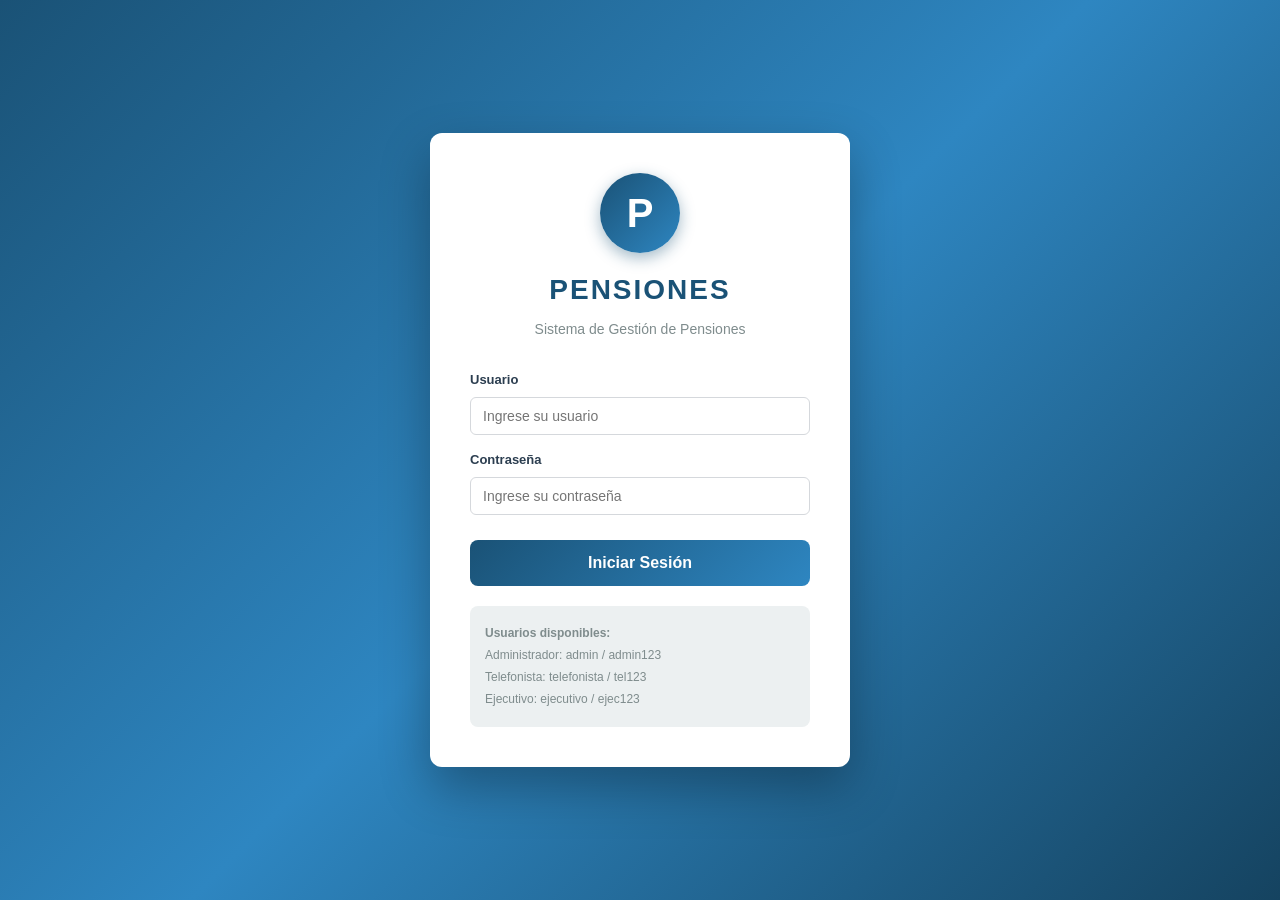
==== admin.html @ 74b13412 "Versión inicial PENSIONES" ====
<!DOCTYPE html>
<html lang="es">
<head>
    <meta charset="UTF-8">
    <meta name="viewport" content="width=device-width, initial-scale=1.0">
    <title>PENSIONES - Panel Administrador</title>
    <link rel="stylesheet" href="styles.css">
</head>
<body class="dashboard-body">
    <nav class="navbar">
        <div class="nav-brand">
            <span class="logo-small">P</span>
            <span>PENSIONES</span>
        </div>
        <div class="nav-info">
            <span class="role-badge admin-badge">ADMINISTRADOR</span>
            <span class="user-name" id="userName"></span>
            <button class="btn-logout" onclick="cerrarSesion()">Cerrar Sesión</button>
        </div>
    </nav>
    
    <div class="container">
        <div class="sidebar">
            <ul class="nav-menu">
                <li class="active" onclick="showSection('dashboard')">
                    <span class="menu-icon">📊</span>
                    Dashboard
                </li>
                <li onclick="showSection('nuevaCita')">
                    <span class="menu-icon">📅</span>
                    Nueva Cita
                </li>
                <li onclick="showSection('calendario')">
                    <span class="menu-icon">📆</span>
                    Calendario
                </li>
                <li onclick="showSection('listaCitas')">
                    <span class="menu-icon">📋</span>
                    Lista de Citas
                </li>
                <li onclick="showSection('gestionarEjecutivos')">
                    <span class="menu-icon">👥</span>
                    Gestionar Ejecutivos
                </li>
            </ul>
        </div>
        
        <main class="main-content">
            <!-- Dashboard -->
            <section id="dashboard" class="section active">
                <h2>Panel de Administración</h2>
                <div class="stats-grid">
                    <div class="stat-card">
                        <h3>Total Citas</h3>
                        <p class="stat-number" id="totalCitas">0</p>
                    </div>
                    <div class="stat-card">
                        <h3>Citas Pendientes</h3>
                        <p class="stat-number" id="citasPendientes">0</p>
                    </div>
                    <div class="stat-card">
                        <h3>Citas Completadas</h3>
                        <p class="stat-number" id="citasCompletadas">0</p>
                    </div>
                    <div class="stat-card">
                        <h3>Ejecutivos Activos</h3>
                        <p class="stat-number" id="ejecutivosActivos">14</p>
                    </div>
                </div>
                
                <div class="recent-activity">
                    <h3>Actividad Reciente</h3>
                    <div id="actividadReciente" class="activity-list">
                        <p class="no-activity">No hay actividad reciente</p>
                    </div>
                </div>
            </section>
            
            <!-- Nueva Cita -->
            <section id="nuevaCita" class="section">
                <h2>Agendar Nueva Cita</h2>
                <form id="citaForm" class="cita-form">
                    <div class="form-row">
                        <div class="form-group">
                            <label for="nombre">Nombre *</label>
                            <input type="text" id="nombre" name="nombre" required>
                        </div>
                        <div class="form-group">
                            <label for="run">RUN *</label>
                            <input type="text" id="run" name="run" placeholder="12.345.678-9" required>
                        </div>
                    </div>
                    
                    <div class="form-row">
                        <div class="form-group">
                            <label for="fono">Fono *</label>
                            <input type="tel" id="fono" name="fono" required>
                        </div>
                        <div class="form-group">
                            <label for="correo">Correo</label>
                            <input type="email" id="correo" name="correo">
                        </div>
                    </div>
                    
                    <div class="form-group">
                        <label for="direccion">Dirección *</label>
                        <input type="text" id="direccion" name="direccion" required>
                    </div>
                    
                    <div class="form-row">
                        <div class="form-group">
                            <label for="afp">AFP *</label>
                            <input type="text" id="afp" name="afp" required>
                        </div>
                        <div class="form-group">
                            <label for="tipoPension">Tipo de Pensión *</label>
                            <select id="tipoPension" name="tipoPension" required>
                                <option value="">Seleccione...</option>
                                <option value="Vejez">Vejez</option>
                                <option value="Invalidez">Invalidez</option>
                                <option value="Supervivencia">Supervivencia</option>
                            </select>
                        </div>
                    </div>
                    
                    <div class="form-row">
                        <div class="form-group">
                            <label for="fMaxApelacion">F. Max. Apelación</label>
                            <input type="date" id="fMaxApelacion" name="fMaxApelacion">
                        </div>
                        <div class="form-group">
                            <label for="fSolPension">F. Sol. Pensión *</label>
                            <input type="date" id="fSolPension" name="fSolPension" required>
                        </div>
                    </div>
                    
                    <div class="form-row">
                        <div class="form-group">
                            <label for="calificacion">Calificación</label>
                            <input type="text" id="calificacion" name="calificacion">
                        </div>
                        <div class="form-group">
                            <label for="enfermedad">Enfermedad</label>
                            <input type="text" id="enfermedad" name="enfermedad">
                        </div>
                    </div>
                    
                    <div class="form-group">
                        <label for="dictamen">Dictamen Nro.</label>
                        <input type="text" id="dictamen" name="dictamen">
                    </div>
                    
                    <div class="form-group">
                        <label for="nota">Nota</label>
                        <textarea id="nota" name="nota" rows="4" placeholder="Ingrese observaciones adicionales..."></textarea>
                    </div>
                    
                    <div class="form-group">
                        <label for="ejecutivo">Ejecutivo(a) Asignado *</label>
                        <select id="ejecutivo" name="ejecutivo" required>
                            <option value="">Seleccione ejecutivo...</option>
                            <option value="MARÍA PAZ INOSTROZA">MARÍA PAZ INOSTROZA</option>
                            <option value="PAULINA INOSTROZA">PAULINA INOSTROZA</option>
                            <option value="CARLOS VALLADARES">CARLOS VALLADARES</option>
                            <option value="EVELYN VALLADARES">EVELYN VALLADARES</option>
                            <option value="MAYROBERT BUSTILLO">MAYROBERT BUSTILLO</option>
                            <option value="DANIELA PÉREZ">DANIELA PÉREZ</option>
                            <option value="ANDRES ORREGO">ANDRES ORREGO</option>
                            <option value="WENDOLIN GONZÁLEZ">WENDOLIN GONZÁLEZ</option>
                            <option value="RENATA LAGOS">RENATA LAGOS</option>
                            <option value="PAOLA RAMÍREZ">PAOLA RAMÍREZ</option>
                            <option value="JOAN SALFATE">JOAN SALFATE</option>
                            <option value="GHISLAINE CÁCERES">GHISLAINE CÁCERES</option>
                            <option value="EMILY DÍAZ">EMILY DÍAZ</option>
                            <option value="ARIANY RIOS">ARIANY RIOS</option>
                        </select>
                    </div>
                    
                    <div class="form-group">
                        <label for="fechaCita">Fecha de Cita *</label>
                        <input type="datetime-local" id="fechaCita" name="fechaCita" required>
                    </div>
                    
                    <div class="form-actions">
                        <button type="submit" class="btn-primary">Guardar Cita</button>
                        <button type="reset" class="btn-secondary">Limpiar</button>
                    </div>
                </form>
            </section>
            
            <!-- Calendario -->
            <section id="calendario" class="section">
                <h2>Calendario de Citas</h2>
                <div class="calendar-container">
                    <div class="calendar-header">
                        <button onclick="previousMonth()">← Anterior</button>
                        <h3 id="currentMonth"></h3>
                        <button onclick="nextMonth()">Siguiente →</button>
                    </div>
                    <div class="calendar-grid">
                        <div class="calendar-day-header">Dom</div>
                        <div class="calendar-day-header">Lun</div>
                        <div class="calendar-day-header">Mar</div>
                        <div class="calendar-day-header">Mié</div>
                        <div class="calendar-day-header">Jue</div>
                        <div class="calendar-day-header">Vie</div>
                        <div class="calendar-day-header">Sáb</div>
                    </div>
                    <div class="calendar-days" id="calendarDays"></div>
                </div>
                
                <div class="day-appointments" id="dayAppointments">
                    <h3>Selecciona una fecha para ver las citas</h3>
                </div>
            </section>
            
            <!-- Lista de Citas -->
            <section id="listaCitas" class="section">
                <h2>Lista de Todas las Citas</h2>
                <div class="filters">
                    <input type="text" id="searchInput" placeholder="Buscar por nombre o RUN..." onkeyup="filterAppointments()">
                    <select id="filterEjecutivo" onchange="filterAppointments()">
                        <option value="">Todos los Ejecutivos</option>
                        <option value="MARÍA PAZ INOSTROZA">MARÍA PAZ INOSTROZA</option>
                        <option value="PAULINA INOSTROZA">PAULINA INOSTROZA</option>
                        <option value="CARLOS VALLADARES">CARLOS VALLADARES</option>
                        <option value="EVELYN VALLADARES">EVELYN VALLADARES</option>
                        <option value="MAYROBERT BUSTILLO">MAYROBERT BUSTILLO</option>
                        <option value="DANIELA PÉREZ">DANIELA PÉREZ</option>
                        <option value="ANDRES ORREGO">ANDRES ORREGO</option>
                        <option value="WENDOLIN GONZÁLEZ">WENDOLIN GONZÁLEZ</option>
                        <option value="RENATA LAGOS">RENATA LAGOS</option>
                        <option value="PAOLA RAMÍREZ">PAOLA RAMÍREZ</option>
                        <option value="JOAN SALFATE">JOAN SALFATE</option>
                        <option value="GHISLAINE CÁCERES">GHISLAINE CÁCERES</option>
                        <option value="EMILY DÍAZ">EMILY DÍAZ</option>
                        <option value="ARIANY RIOS">ARIANY RIOS</option>
                    </select>
                    <select id="filterEstado" onchange="filterAppointments()">
                        <option value="">Todos los Estados</option>
                        <option value="pendiente">Pendiente</option>
                        <option value="reunion">Reunión Realizada</option>
                        <option value="cerrado">Cerrado</option>
                    </select>
                </div>
                
                <div class="table-container">
                    <table class="data-table">
                        <thead>
                            <tr>
                                <th>Nombre</th>
                                <th>RUN</th>
                                <th>Fono</th>
                                <th>Ejecutivo</th>
                                <th>Fecha Cita</th>
                                <th>Estado</th>
                                <th>Acciones</th>
                            </tr>
                        </thead>
                        <tbody id="citasTableBody">
                        </tbody>
                    </table>
                </div>
            </section>
            
            <!-- Gestionar Ejecutivos -->
            <section id="gestionarEjecutivos" class="section">
                <h2>Gestionar Ejecutivos</h2>
                <div class="executives-list" id="executivesList">
                </div>
            </section>
        </main>
    </div>
    
    <!-- Modal para ver detalles -->
    <div id="detailModal" class="modal">
        <div class="modal-content">
            <span class="close" onclick="closeModal()">&times;</span>
            <h2>Detalles de la Cita</h2>
            <div id="modalBody" class="modal-body">
            </div>
            <div class="modal-actions">
                <button class="btn-primary" onclick="editCita()">Editar</button>
                <button class="btn-danger" onclick="deleteCita()">Eliminar</button>
                <button class="btn-secondary" onclick="closeModal()">Cerrar</button>
            </div>
        </div>
    </div>
    
    <script src="app.js"></script>
    <script>
        document.addEventListener('DOMContentLoaded', function() {
            checkAuth('admin');
            loadDashboard();
            loadCalendar();
            loadCitasTable();
            loadExecutivesList();
        });
    </script>
</body>
</html>
---- styles.css ----
/* ==================== RESET Y BASE ==================== */
* {
    margin: 0;
    padding: 0;
    box-sizing: border-box;
}

:root {
    --primary: #1a5276;
    --primary-dark: #154360;
    --primary-light: #2e86c1;
    --accent: #f39c12;
    --accent-dark: #e67e22;
    --success: #27ae60;
    --success-dark: #1e8449;
    --warning: #f39c12;
    --danger: #e74c3c;
    --gray-light: #ecf0f1;
    --gray: #7f8c8d;
    --dark: #2c3e50;
    --white: #ffffff;
    --shadow: 0 2px 10px rgba(0, 0, 0, 0.1);
}

body {
    font-family: 'Segoe UI', Tahoma, Geneva, Verdana, sans-serif;
    background-color: var(--gray-light);
    color: var(--dark);
    line-height: 1.6;
}

/* ==================== LOGIN ==================== */
.login-body {
    background: linear-gradient(135deg, #1a5276 0%, #2e86c1 50%, #154360 100%);
    min-height: 100vh;
    display: flex;
    justify-content: center;
    align-items: center;
    padding: 20px;
}

.login-container {
    background: var(--white);
    border-radius: 12px;
    padding: 40px;
    width: 100%;
    max-width: 420px;
    box-shadow: 0 20px 50px rgba(0, 0, 0, 0.3);
    animation: slideIn 0.5s ease-out;
}

@keyframes slideIn {
    from {
        opacity: 0;
        transform: translateY(-30px);
    }
    to {
        opacity: 1;
        transform: translateY(0);
    }
}

.login-header {
    text-align: center;
    margin-bottom: 30px;
}

.logo {
    width: 80px;
    height: 80px;
    background: linear-gradient(135deg, var(--primary), var(--primary-light));
    color: white;
    font-size: 40px;
    font-weight: bold;
    border-radius: 50%;
    display: flex;
    align-items: center;
    justify-content: center;
    margin: 0 auto 15px;
    box-shadow: 0 5px 15px rgba(26, 82, 118, 0.4);
}

.login-header h1 {
    color: var(--primary);
    font-size: 28px;
    letter-spacing: 2px;
}

.login-header p {
    color: var(--gray);
    font-size: 14px;
    margin-top: 5px;
}

.btn-login {
    width: 100%;
    padding: 14px;
    background: linear-gradient(135deg, var(--primary), var(--primary-light));
    color: white;
    border: none;
    border-radius: 8px;
    font-size: 16px;
    font-weight: 600;
    cursor: pointer;
    transition: all 0.3s;
    margin-top: 10px;
}

.btn-login:hover {
    background: linear-gradient(135deg, var(--primary-dark), var(--primary));
    transform: translateY(-2px);
    box-shadow: 0 5px 15px rgba(26, 82, 118, 0.4);
}

.login-info {
    background: var(--gray-light);
    border-radius: 8px;
    padding: 15px;
    margin-top: 20px;
    font-size: 12px;
    color: var(--gray);
}

.login-info p {
    margin: 3px 0;
}

.error-message {
    background: #fdecea;
    color: var(--danger);
    padding: 10px;
    border-radius: 8px;
    margin-top: 15px;
    text-align: center;
    display: none;
    font-size: 14px;
}

/* ==================== NAVBAR ==================== */
.dashboard-body {
    background-color: #f5f6fa;
}

.navbar {
    background: linear-gradient(135deg, var(--primary-dark), var(--primary));
    color: white;
    padding: 0 25px;
    height: 60px;
    display: flex;
    justify-content: space-between;
    align-items: center;
    position: fixed;
    top: 0;
    left: 0;
    right: 0;
    z-index: 100;
    box-shadow: 0 2px 10px rgba(0, 0, 0, 0.2);
}

.nav-brand {
    display: flex;
    align-items: center;
    gap: 10px;
    font-weight: bold;
    font-size: 18px;
    letter-spacing: 1px;
}

.logo-small {
    width: 35px;
    height: 35px;
    background: var(--accent);
    color: white;
    font-weight: bold;
    border-radius: 8px;
    display: flex;
    align-items: center;
    justify-content: center;
    font-size: 18px;
}

.nav-info {
    display: flex;
    align-items: center;
    gap: 15px;
}

.role-badge {
    padding: 5px 12px;
    border-radius: 20px;
    font-size: 11px;
    font-weight: bold;
    letter-spacing: 1px;
    color: white;
}

.admin-badge {
    background: var(--danger);
}

.telefonista-badge {
    background: var(--accent-dark);
}

.ejecutivo-badge {
    background: var(--success);
}

.user-name {
    font-size: 14px;
    opacity: 0.9;
}

.btn-logout {
    background: rgba(255, 255, 255, 0.15);
    color: white;
    border: 1px solid rgba(255, 255, 255, 0.3);
    padding: 8px 15px;
    border-radius: 6px;
    cursor: pointer;
    font-size: 13px;
    transition: all 0.3s;
}

.btn-logout:hover {
    background: var(--danger);
    border-color: var(--danger);
}

/* ==================== LAYOUT ==================== */
.container {
    display: flex;
    margin-top: 60px;
    min-height: calc(100vh - 60px);
}

.sidebar {
    width: 230px;
    background: var(--white);
    box-shadow: 2px 0 10px rgba(0, 0, 0, 0.05);
    padding-top: 20px;
    flex-shrink: 0;
}

.nav-menu {
    list-style: none;
}

.nav-menu li {
    padding: 14px 20px;
    cursor: pointer;
    display: flex;
    align-items: center;
    gap: 12px;
    color: var(--dark);
    transition: all 0.3s;
    border-left: 4px solid transparent;
    font-size: 14px;
}

.nav-menu li:hover {
    background: var(--gray-light);
}

.nav-menu li.active {
    background: linear-gradient(90deg, rgba(26, 82, 118, 0.1), transparent);
    border-left-color: var(--primary);
    color: var(--primary);
    font-weight: 600;
}

.menu-icon {
    font-size: 18px;
}

.main-content {
    flex: 1;
    padding: 25px 30px;
    overflow-x: hidden;
}

.section {
    display: none;
    animation: fadeIn 0.3s ease;
}

.section.active {
    display: block;
}

@keyframes fadeIn {
    from {
        opacity: 0;
        transform: translateY(10px);
    }
    to {
        opacity: 1;
        transform: translateY(0);
    }
}

.section h2 {
    color: var(--primary);
    font-size: 24px;
    margin-bottom: 20px;
    border-bottom: 2px solid var(--gray-light);
    padding-bottom: 10px;
}

/* ==================== STATS (DASHBOARD) ==================== */
.stats-grid {
    display: grid;
    grid-template-columns: repeat(auto-fit, minmax(200px, 1fr));
    gap: 20px;
    margin-bottom: 25px;
}

.stat-card {
    background: var(--white);
    border-radius: 10px;
    padding: 20px;
    box-shadow: var(--shadow);
    border-top: 4px solid var(--primary);
    transition: transform 0.3s;
}

.stat-card:hover {
    transform: translateY(-5px);
}

.stat-card h3 {
    color: var(--gray);
    font-size: 13px;
    font-weight: 600;
    text-transform: uppercase;
    letter-spacing: 1px;
    margin-bottom: 10px;
}

.stat-number {
    font-size: 36px;
    font-weight: bold;
    color: var(--primary);
}

.recent-activity {
    background: var(--white);
    border-radius: 10px;
    padding: 20px;
    box-shadow: var(--shadow);
}

.recent-activity h3 {
    color: var(--primary);
    margin-bottom: 15px;
    font-size: 16px;
}

.activity-list ul {
    list-style: none;
}

.activity-list li {
    padding: 10px 0;
    border-bottom: 1px solid var(--gray-light);
    display: flex;
    align-items: center;
    gap: 15px;
    font-size: 14px;
}

.activity-list li:last-child {
    border-bottom: none;
}

.activity-date {
    color: var(--gray);
    font-size: 12px;
    min-width: 80px;
}

.activity-text {
    flex: 1;
}

.no-activity {
    color: var(--gray);
    text-align: center;
    padding: 20px;
}

/* ==================== FORMULARIOS ==================== */
.cita-form {
    background: var(--white);
    border-radius: 10px;
    padding: 25px;
    box-shadow: var(--shadow);
    max-width: 900px;
}

.form-row {
    display: grid;
    grid-template-columns: 1fr 1fr;
    gap: 15px;
}

.form-group {
    margin-bottom: 15px;
}

.form-group label {
    display: block;
    font-size: 13px;
    font-weight: 600;
    color: var(--dark);
    margin-bottom: 6px;
}

.form-group input,
.form-group select,
.form-group textarea {
    width: 100%;
    padding: 10px 12px;
    border: 1px solid #d5d8dc;
    border-radius: 6px;
    font-size: 14px;
    font-family: inherit;
    transition: border-color 0.3s, box-shadow 0.3s;
    background: white;
}

.form-group input:focus,
.form-group select:focus,
.form-group textarea:focus {
    outline: none;
    border-color: var(--primary-light);
    box-shadow: 0 0 0 3px rgba(46, 134, 193, 0.15);
}

.form-group textarea {
    resize: vertical;
    min-height: 100px;
}

.form-actions {
    display: flex;
    gap: 10px;
    margin-top: 20px;
}

/* ==================== BOTONES ==================== */
.btn-primary {
    background: linear-gradient(135deg, var(--primary), var(--primary-light));
    color: white;
    border: none;
    padding: 12px 25px;
    border-radius: 6px;
    font-size: 14px;
    font-weight: 600;
    cursor: pointer;
    transition: all 0.3s;
}

.btn-primary:hover {
    background: linear-gradient(135deg, var(--primary-dark), var(--primary));
    transform: translateY(-2px);
    box-shadow: 0 4px 12px rgba(26, 82, 118, 0.3);
}

.btn-secondary {
    background: var(--gray-light);
    color: var(--dark);
    border: 1px solid #d5d8dc;
    padding: 12px 25px;
    border-radius: 6px;
    font-size: 14px;
    cursor: pointer;
    transition: all 0.3s;
}

.btn-secondary:hover {
    background: #dfe3e6;
}

.btn-danger {
    background: var(--danger);
    color: white;
    border: none;
    padding: 12px 25px;
    border-radius: 6px;
    font-size: 14px;
    font-weight: 600;
    cursor: pointer;
    transition: all 0.3s;
}

.btn-danger:hover {
    background: #c0392b;
}

.btn-action {
    background: var(--gray-light);
    border: 1px solid #d5d8dc;
    border-radius: 4px;
    padding: 5px 10px;
    cursor: pointer;
    font-size: 13px;
    transition: all 0.3s;
}

.btn-action:hover {
    background: var(--primary);
    color: white;
}

/* ==================== TABLAS ==================== */
.table-container {
    background: var(--white);
    border-radius: 10px;
    box-shadow: var(--shadow);
    overflow-x: auto;
}

.data-table {
    width: 100%;
    border-collapse: collapse;
    font-size: 13px;
}

.data-table thead {
    background: var(--primary);
    color: white;
}

.data-table th {
    padding: 12px 15px;
    text-align: left;
    font-weight: 600;
    white-space: nowrap;
}

.data-table td {
    padding: 10px 15px;
    border-bottom: 1px solid var(--gray-light);
    vertical-align: middle;
}

.data-table tbody tr {
    transition: background 0.2s;
}

.data-table tbody tr:hover {
    background: #f0f8fb;
}

.empty-table {
    text-align: center;
    color: var(--gray);
    padding: 30px !important;
}

/* ==================== FILTROS ==================== */
.filters {
    display: flex;
    gap: 15px;
    margin-bottom: 20px;
    flex-wrap: wrap;
}

.filters input,
.filters select {
    padding: 10px 12px;
    border: 1px solid #d5d8dc;
    border-radius: 6px;
    font-size: 13px;
    background: white;
}

.filters input {
    flex: 1;
    min-width: 250px;
    max-width: 400px;
}

.filters input:focus,
.filters select:focus {
    outline: none;
    border-color: var(--primary-light);
}

/* ==================== STATUS BADGES ==================== */
.status-badge {
    padding: 4px 10px;
    border-radius: 15px;
    font-size: 10px;
    font-weight: bold;
    letter-spacing: 1px;
    white-space: nowrap;
}

.status-badge.pendiente {
    background: #fef9e7;
    color: var(--warning);
    border: 1px solid var(--warning);
}

.status-badge.reunion {
    background: #eafaf1;
    color: var(--success);
    border: 1px solid var(--success);
}

.status-badge.cerrado {
    background: #e8f8f5;
    color: #148f77;
    border: 1px solid #148f77;
}

/* ==================== CALENDARIO ==================== */
.calendar-container {
    background: var(--white);
    border-radius: 10px;
    box-shadow: var(--shadow);
    padding: 20px;
    max-width: 900px;
}

.calendar-header {
    display: flex;
    justify-content: space-between;
    align-items: center;
    margin-bottom: 15px;
}

.calendar-header h3 {
    color: var(--primary);
    font-size: 20px;
    text-transform: capitalize;
}

.calendar-header button {
    background: var(--gray-light);
    border: 1px solid #d5d8dc;
    padding: 8px 15px;
    border-radius: 6px;
    cursor: pointer;
    font-size: 13px;
    transition: all 0.3s;
}

.calendar-header button:hover {
    background: var(--primary);
    color: white;
}

.calendar-grid {
    display: grid;
    grid-template-columns: repeat(7, 1fr);
    gap: 5px;
    margin-bottom: 5px;
}

.calendar-day-header {
    text-align: center;
    font-size: 12px;
    font-weight: 600;
    color: var(--gray);
    padding: 8px 0;
    text-transform: uppercase;
}

.calendar-days {
    display: grid;
    grid-template-columns: repeat(7, 1fr);
    gap: 5px;
}

.calendar-day {
    aspect-ratio: 1;
    background: var(--gray-light);
    border-radius: 6px;
    display: flex;
    flex-direction: column;
    align-items: center;
    justify-content: center;
    cursor: pointer;
    transition: all 0.3s;
    position: relative;
    font-size: 14px;
}

.calendar-day:hover {
    background: var(--primary-light);
    color: white;
    transform: scale(1.05);
}

.calendar-day.empty {
    background: transparent;
    cursor: default;
}

.calendar-day.empty:hover {
    background: transparent;
    transform: none;
}

.calendar-day.today {
    border: 2px solid var(--primary);
    font-weight: bold;
}

.calendar-day.has-citas {
    background: #eaf2f8;
    font-weight: 600;
}

.calendar-day.has-citas:hover {
    background: var(--primary);
}

.day-badge {
    background: var(--accent);
    color: white;
    border-radius: 50%;
    font-size: 10px;
    min-width: 18px;
    height: 18px;
    display: flex;
    align-items: center;
    justify-content: center;
    position: absolute;
    top: 2px;
    right: 2px;
    font-weight: bold;
}

.day-appointments {
    background: var(--white);
    border-radius: 10px;
    box-shadow: var(--shadow);
    padding: 20px;
    margin-top: 20px;
    max-width: 900px;
}

.day-appointments h3 {
    color: var(--primary);
    margin-bottom: 15px;
    font-size: 16px;
}

.day-citas-list {
    list-style: none;
}

.day-cita-item {
    display: flex;
    align-items: center;
    gap: 15px;
    padding: 12px 0;
    border-bottom: 1px solid var(--gray-light);
    font-size: 14px;
}

.day-cita-item:last-child {
    border-bottom: none;
}

.cita-hora {
    background: var(--primary);
    color: white;
    padding: 3px 8px;
    border-radius: 4px;
    font-weight: bold;
    font-size: 12px;
    min-width: 50px;
    text-align: center;
}

.cita-nombre {
    font-weight: 600;
    flex: 1;
}

.cita-ejecutivo {
    color: var(--gray);
    font-size: 12px;
}

/* ==================== MODAL ==================== */
.modal {
    display: none;
    position: fixed;
    z-index: 1000;
    left: 0;
    top: 0;
    width: 100%;
    height: 100%;
    background-color: rgba(0, 0, 0, 0.5);
    overflow-y: auto;
    animation: fadeIn 0.2s ease;
}

.modal-content {
    background: var(--white);
    margin: 5% auto;
    padding: 25px;
    border-radius: 12px;
    width: 90%;
    max-width: 700px;
    box-shadow: 0 20px 50px rgba(0, 0, 0, 0.3);
    animation: slideIn 0.3s ease;
    position: relative;
}

.modal-content h2 {
    color: var(--primary);
    margin-bottom: 15px;
    border-bottom: 2px solid var(--gray-light);
    padding-bottom: 10px;
}

.close {
    position: absolute;
    right: 20px;
    top: 15px;
    font-size: 28px;
    cursor: pointer;
    color: var(--gray);
    transition: color 0.3s;
}

.close:hover {
    color: var(--danger);
}

.modal-body {
    margin-bottom: 20px;
}

.detail-grid {
    display: grid;
    grid-template-columns: 1fr 1fr;
    gap: 10px;
    margin-bottom: 15px;
}

.detail-item {
    font-size: 13px;
    padding: 8px;
    background: var(--gray-light);
    border-radius: 6px;
}

.detail-item strong {
    color: var(--primary);
}

.detail-note {
    background: #fef9e7;
    border-left: 4px solid var(--accent);
    padding: 12px;
    border-radius: 4px;
    margin-bottom: 15px;
    font-size: 14px;
}

.detail-executive {
    background: #eafaf1;
    border-left: 4px solid var(--success);
    padding: 12px;
    border-radius: 4px;
    font-size: 14px;
    line-height: 2;
}

.modal-actions {
    display: flex;
    gap: 10px;
    justify-content: flex-end;
    border-top: 1px solid var(--gray-light);
    padding-top: 15px;
    margin-top: 15px;
}

/* ==================== ACCIONES EJECUTIVO ==================== */
.executive-actions {
    background: #f8f9fa;
    border-radius: 8px;
    padding: 20px;
    border: 1px solid #e5e7eb;
}

.executive-actions h3 {
    color: var(--primary);
    font-size: 16px;
    margin-bottom: 15px;
}

.check-option {
    display: flex;
    align-items: center;
    gap: 10px;
    padding: 10px 0;
    font-size: 14px;
}

.check-option input[type="checkbox"] {
    width: 18px;
    height: 18px;
    accent-color: var(--primary);
    cursor: pointer;
}

.check-option label {
    flex: 1;
    cursor: pointer;
    font-weight: 500;
}

/* ==================== MIS CITAS STATS ==================== */
.stats-row {
    display: flex;
    gap: 20px;
    margin-bottom: 20px;
    flex-wrap: wrap;
}

.mini-stat {
    background: var(--white);
    border-radius: 10px;
    padding: 15px 25px;
    box-shadow: var(--shadow);
    display: flex;
    flex-direction: column;
    align-items: center;
    min-width: 150px;
    border-top: 4px solid var(--primary);
}

.mini-stat-number {
    font-size: 32px;
    font-weight: bold;
    color: var(--primary);
}

.mini-stat span:last-child {
    font-size: 12px;
    color: var(--gray);
    text-transform: uppercase;
    letter-spacing: 0.5px;
}

/* ==================== TABLA EJECUTIVOS (ADMIN) ==================== */
.executives-list {
    background: var(--white);
    border-radius: 10px;
    box-shadow: var(--shadow);
    padding: 20px;
    overflow-x: auto;
}

/* ==================== SELECTOR EJECUTIVO ==================== */
.executive-selector {
    background: var(--white);
    border-radius: 10px;
    box-shadow: var(--shadow);
    padding: 15px 20px;
    margin-bottom: 20px;
    display: flex;
    align-items: center;
    gap: 12px;
    flex-wrap: wrap;
}

.executive-selector label {
    font-size: 14px;
    font-weight: 600;
    color: var(--dark);
}

.executive-selector select {
    padding: 10px 12px;
    border: 1px solid #d5d8dc;
    border-radius: 6px;
    font-size: 14px;
    background: white;
    flex: 1;
    max-width: 400px;
    cursor: pointer;
}

.executive-selector select:focus {
    outline: none;
    border-color: var(--primary-light);
    box-shadow: 0 0 0 3px rgba(46, 134, 193, 0.15);
}

/* ==================== RESPONSIVE ==================== */
@media (max-width: 768px) {
    .container {
        flex-direction: column;
    }
    
    .sidebar {
        width: 100%;
        padding-top: 0;
    }
    
    .nav-menu {
        display: flex;
        overflow-x: auto;
    }
    
    .nav-menu li {
        white-space: nowrap;
        padding: 12px 15px;
        border-left: none;
        border-bottom: 4px solid transparent;
    }
    
    .nav-menu li.active {
        border-left: none;
        border-bottom-color: var(--primary);
    }
    
    .form-row {
        grid-template-columns: 1fr;
    }
    
    .detail-grid {
        grid-template-columns: 1fr;
    }
    
    .navbar {
        padding: 0 15px;
    }
    
    .user-name {
        display: none;
    }
    
    .filters {
        flex-direction: column;
    }
    
    .filters input {
        max-width: 100%;
    }
}

/* ==================== SCROLLBAR ==================== */
::-webkit-scrollbar {
    width: 8px;
    height: 8px;
}

::-webkit-scrollbar-track {
    background: var(--gray-light);
}

::-webkit-scrollbar-thumb {
    background: var(--primary-light);
    border-radius: 4px;
}

::-webkit-scrollbar-thumb:hover {
    background: var(--primary);
}
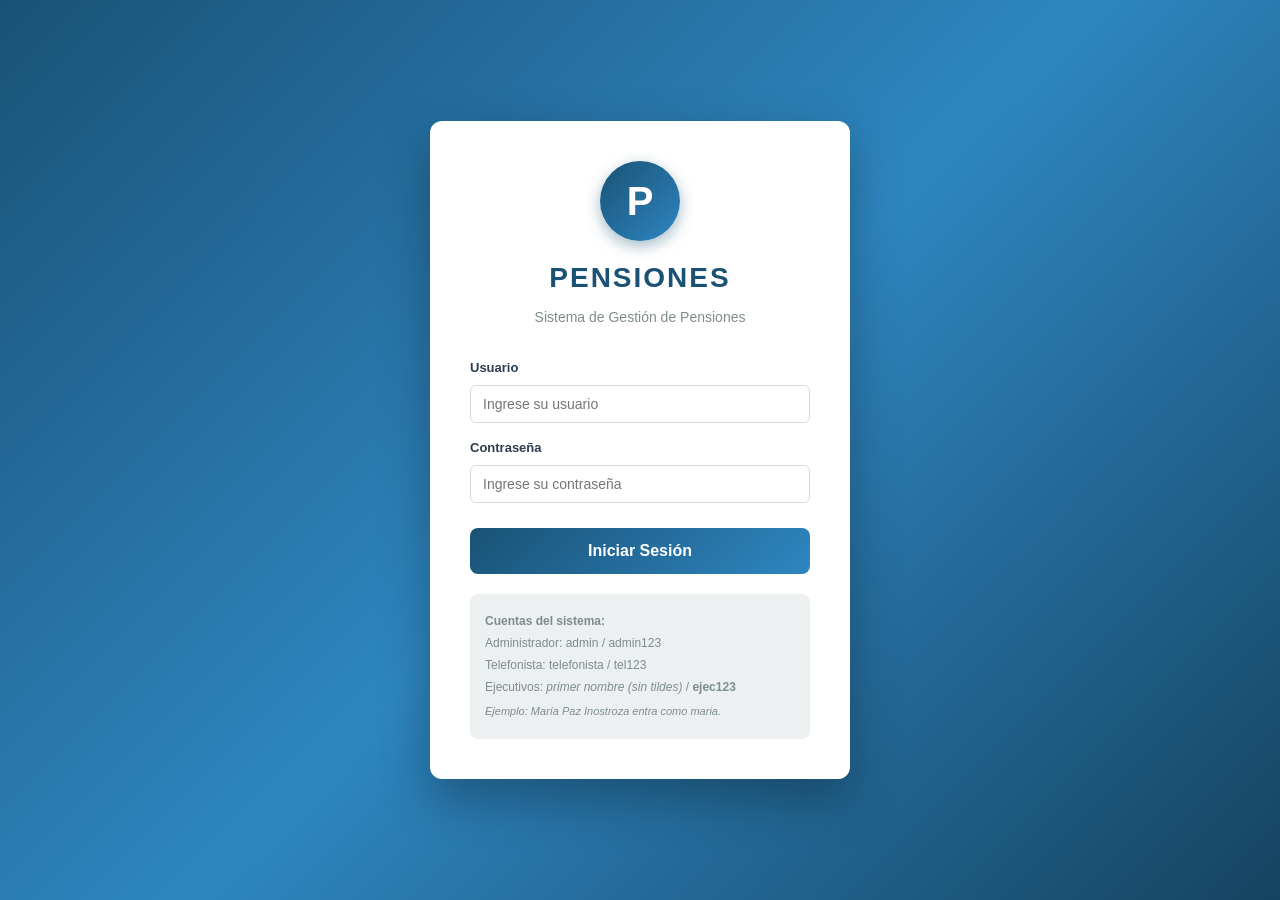
==== commit dea8d3e1: "feat: usuarios dinamicos por ejecutivo, telefono, WhatsApp, CRUD gestion" ====
--- a/admin.html
+++ b/admin.html
@@ -265,13 +265,50 @@
             
             <!-- Gestionar Ejecutivos -->
             <section id="gestionarEjecutivos" class="section">
-                <h2>Gestionar Ejecutivos</h2>
+                <div class="section-header">
+                    <h2>Gestionar Ejecutivos</h2>
+                    <button class="btn-primary" onclick="openEjecutivoForm()">➕ Nuevo Ejecutivo</button>
+                </div>
+                <p class="form-hint">Los teléfonos se usan para notificar al ejecutivo por WhatsApp cuando se agenda una cita. Cada ejecutivo entra al sistema con su propio usuario y contraseña.</p>
                 <div class="executives-list" id="executivesList">
                 </div>
             </section>
         </main>
     </div>
     
+    <!-- Modal para gestionar ejecutivos -->
+    <div id="ejecutivoModal" class="modal">
+        <div class="modal-content modal-sm">
+            <span class="close" onclick="closeEjecutivoModal()">&times;</span>
+            <h2 id="ejecutivoModalTitle">Nuevo Ejecutivo</h2>
+            <form id="ejecutivoForm" class="cita-form">
+                <input type="hidden" id="ejecutivoId">
+                <div class="form-group">
+                    <label for="ejNombre">Nombre Completo *</label>
+                    <input type="text" id="ejNombre" required>
+                </div>
+                <div class="form-group">
+                    <label for="ejTelefono">Teléfono (WhatsApp con +56) *</label>
+                    <input type="tel" id="ejTelefono" placeholder="+56912345678" required>
+                    <small class="form-hint">Formato internacional. Ej: +56912345678</small>
+                </div>
+                <div class="form-group">
+                    <label for="ejUsername">Usuario para entrar al sistema *</label>
+                    <input type="text" id="ejUsername" required>
+                </div>
+                <div class="form-group">
+                    <label for="ejPassword">Contraseña *</label>
+                    <input type="password" id="ejPassword" required>
+                    <small class="form-hint">Al editar, déjela vacía para mantener la contraseña actual.</small>
+                </div>
+                <div class="form-actions">
+                    <button type="submit" class="btn-primary">Guardar Ejecutivo</button>
+                    <button type="button" class="btn-secondary" onclick="closeEjecutivoModal()">Cancelar</button>
+                </div>
+            </form>
+        </div>
+    </div>
+
     <!-- Modal para ver detalles -->
     <div id="detailModal" class="modal">
         <div class="modal-content">
--- a/styles.css
+++ b/styles.css
@@ -125,6 +125,12 @@
     margin: 3px 0;
 }
 
+.login-info-small {
+    font-size: 11px;
+    font-style: italic;
+    margin-top: 6px !important;
+}
+
 .error-message {
     background: #fdecea;
     color: var(--danger);
@@ -511,6 +517,36 @@
 .btn-action:hover {
     background: var(--primary);
     color: white;
+}
+
+.btn-action.danger {
+    color: #e74c3c;
+    border-color: #e74c3c;
+}
+
+.btn-action.danger:hover {
+    background: #e74c3c;
+    color: white;
+}
+
+.section-header {
+    display: flex;
+    justify-content: space-between;
+    align-items: center;
+    flex-wrap: wrap;
+    gap: 10px;
+    margin-bottom: 10px;
+}
+
+.section-header h2 {
+    margin: 0;
+}
+
+.form-hint {
+    display: block;
+    margin: 4px 0 10px;
+    font-size: 12px;
+    color: #7f8c8d;
 }
 
 /* ==================== TABLAS ==================== */
@@ -821,6 +857,10 @@
     padding-bottom: 10px;
 }
 
+.modal-content.modal-sm {
+    max-width: 480px;
+}
+
 .close {
     position: absolute;
     right: 20px;
